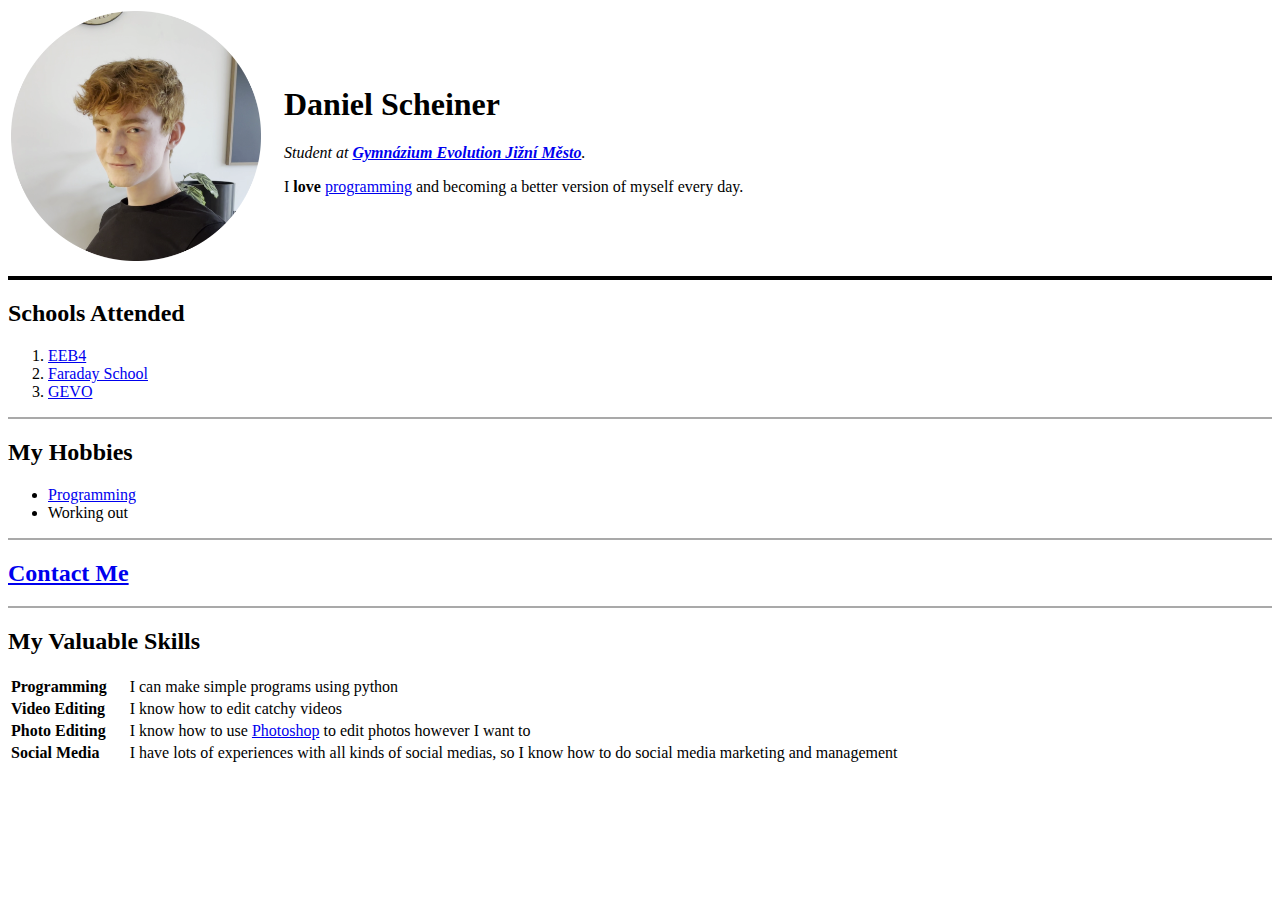
==== index.html @ c4318e3d "add initial cv website files" ====
<!DOCTYPE html>

<html lang="En">
    <head>
        <meta charset="utf-8">
        <title>My Portfolio</title>
        <link rel="stylesheet" href="style.css">
    </head>
    <body>
        <table>
            <tr>
                <td><img src="circle%20jippee.png" width="250" height="250" alt="Photo of Daniel Scheiner"></td>
                <td>
                    <h1>Daniel Scheiner</h1>
                    <em>Student at <strong><a href="https://www.gevo.cz/jizni-mesto">Gymnázium Evolution Jižní Město</a></strong>.</em>
                    <p>I <strong>love</strong> <a href="https://www.udemy.com/course/100-days-of-code">programming</a> and becoming a better version of myself every day.</p>
                </td>
            </tr>
        </table>

        <hr class="main_line">

        <h2>Schools Attended</h2>
        <ol>
            <li><a href="https://eeb4.be/general-information/">EEB4</a></li>
            <li><a href="https://www.faradayschool.co.uk/">Faraday School</a></li>
            <li><a href="https://www.gevo.cz/jizni-mesto">GEVO</a></li>
        </ol>

        <hr class="other_line">

        <h2>My Hobbies</h2>
        <ul>
            <li><a href="https://www.udemy.com/course/100-days-of-code">Programming</a></li>
            <li>Working out</li>
        </ul>

        <hr class="other_line">

        <h2><a href="contact_me.html">Contact Me</a></h2>

        <hr class="other_line">

        <h2>My Valuable Skills</h2>
        <table>
            <tr>
                <td><strong>Programming</strong></td>
                <td>I can make simple programs using python</td>
            </tr>
            <tr>
                <td><strong>Video Editing</strong></td>
                <td>I know how to edit catchy videos</td>
            </tr>
            <tr>
                <td><strong>Photo Editing</strong></td>
                <td>I know how to use <a href="https://www.adobe.com/cz/products/photoshop.html">Photoshop</a> to edit photos however I want to</td>
            </tr>
            <tr>
                <td><strong>Social Media</strong></td>
                <td>I have lots of experiences with all kinds of social medias, so I know how to do social media marketing and management</td>
            </tr>
        </table>

    </body>
</html>
---- style.css ----
td:nth-child(2) {
    padding-left: 20px;
}

hr.main_line {
    height: 4px;
    background-color: black;
    border: none;
}

hr.other_line {
    height: 2px;
    background-color: darkgray;
    border: none;
}
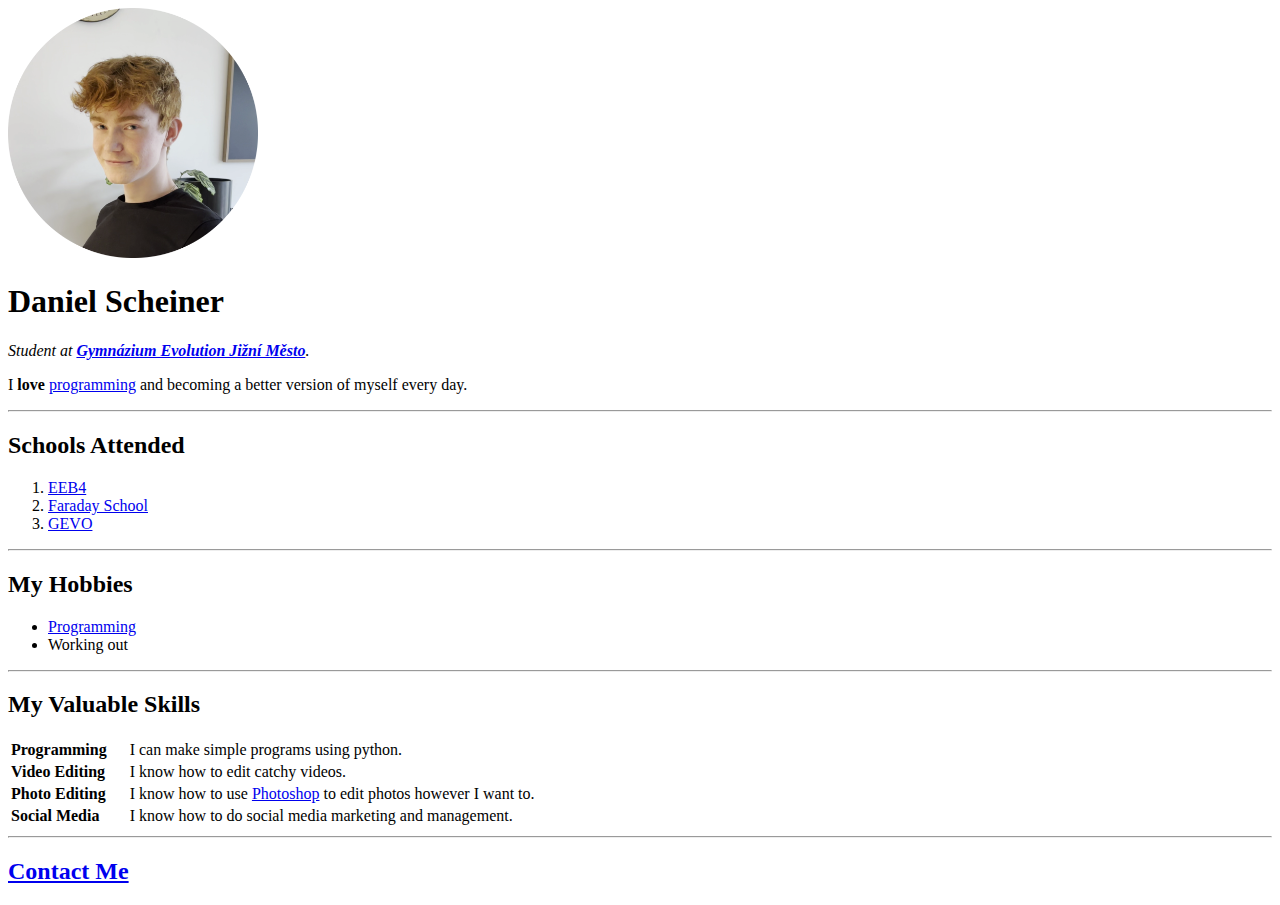
==== commit 6f86806b: "Update index.html" ====
--- a/index.html
+++ b/index.html
@@ -6,60 +6,65 @@
         <title>My Portfolio</title>
         <link rel="stylesheet" href="style.css">
     </head>
+
     <body>
-        <table>
-            <tr>
-                <td><img src="circle%20jippee.png" width="250" height="250" alt="Photo of Daniel Scheiner"></td>
-                <td>
-                    <h1>Daniel Scheiner</h1>
-                    <em>Student at <strong><a href="https://www.gevo.cz/jizni-mesto">Gymnázium Evolution Jižní Město</a></strong>.</em>
-                    <p>I <strong>love</strong> <a href="https://www.udemy.com/course/100-days-of-code">programming</a> and becoming a better version of myself every day.</p>
-                </td>
-            </tr>
-        </table>
+        <div class="header">
+            <div class="header_image">
+                <img src="circle%20jippee.png" width="250" height="250" alt="Photo of Daniel Scheiner">
+            </div>
+            <div class="header_text">
+                <h1>Daniel Scheiner</h1>
+                <em>Student at <strong><a href="https://www.gevo.cz/jizni-mesto">Gymnázium Evolution Jižní Město</a></strong>.</em>
+                <p>I <strong>love</strong> <a href="https://www.udemy.com/course/100-days-of-code">programming</a> and becoming a better version of myself every day.</p>
+            </div>
+        </div>
 
-        <hr class="main_line">
+        <hr>
 
         <h2>Schools Attended</h2>
-        <ol>
-            <li><a href="https://eeb4.be/general-information/">EEB4</a></li>
-            <li><a href="https://www.faradayschool.co.uk/">Faraday School</a></li>
-            <li><a href="https://www.gevo.cz/jizni-mesto">GEVO</a></li>
-        </ol>
-
-        <hr class="other_line">
+        <div class="list">
+            <ol class="lower_lists">
+                <li class="text"><a href="https://eeb4.be/general-information/">EEB4</a></li>
+                <li class="text"><a href="https://www.faradayschool.co.uk/">Faraday School</a></li>
+                <li class="text"><a href="https://www.gevo.cz/jizni-mesto">GEVO</a></li>
+            </ol>
+        </div>
+        <hr>
 
         <h2>My Hobbies</h2>
-        <ul>
-            <li><a href="https://www.udemy.com/course/100-days-of-code">Programming</a></li>
-            <li>Working out</li>
-        </ul>
 
-        <hr class="other_line">
+        <div class="list">
+            <ul class="lower_lists">
+                <li class="text"><a href="https://www.udemy.com/course/100-days-of-code">Programming</a></li>
+                <li class="text">Working out</li>
+            </ul>
+        </div>
 
-        <h2><a href="contact_me.html">Contact Me</a></h2>
-
-        <hr class="other_line">
+        <hr>
 
         <h2>My Valuable Skills</h2>
         <table>
             <tr>
-                <td><strong>Programming</strong></td>
-                <td>I can make simple programs using python</td>
+                <td class="text"><strong>Programming</strong></td>
+                <td class="text">I can make simple programs using python.</td>
             </tr>
             <tr>
-                <td><strong>Video Editing</strong></td>
-                <td>I know how to edit catchy videos</td>
+                <td class="text"><strong>Video Editing</strong></td>
+                <td class="text">I know how to edit catchy videos.</td>
             </tr>
             <tr>
-                <td><strong>Photo Editing</strong></td>
-                <td>I know how to use <a href="https://www.adobe.com/cz/products/photoshop.html">Photoshop</a> to edit photos however I want to</td>
+                <td class="text"><strong>Photo Editing</strong></td>
+                <td class="text">I know how to use <a href="https://www.adobe.com/cz/products/photoshop.html">Photoshop</a> to edit photos however I want to.</td>
             </tr>
             <tr>
-                <td><strong>Social Media</strong></td>
-                <td>I have lots of experiences with all kinds of social medias, so I know how to do social media marketing and management</td>
+                <td class="text"><strong>Social Media</strong></td>
+                <td class="text">I know how to do social media marketing and management.</td>
             </tr>
         </table>
 
+        <hr>
+
+        <h2><a href="contact_me.html">Contact Me</a></h2>
+
     </body>
-</html>+</html>
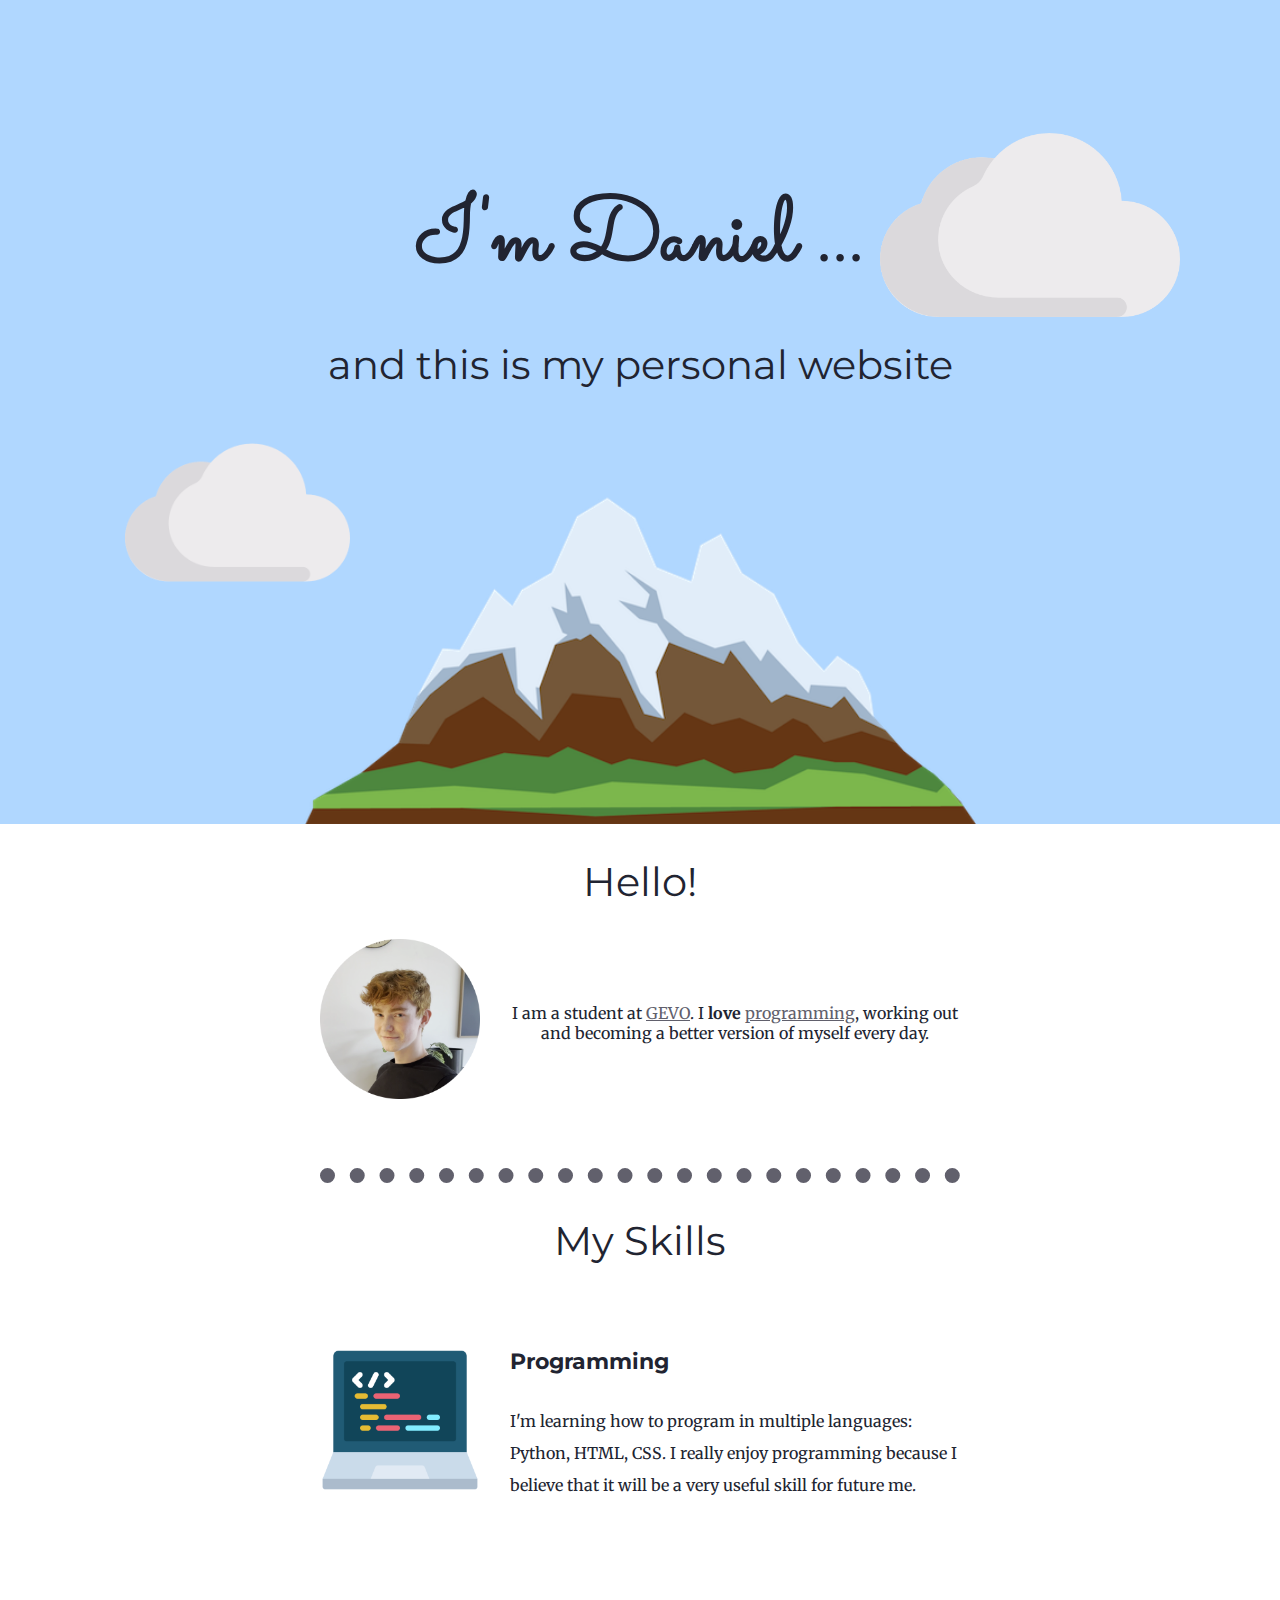
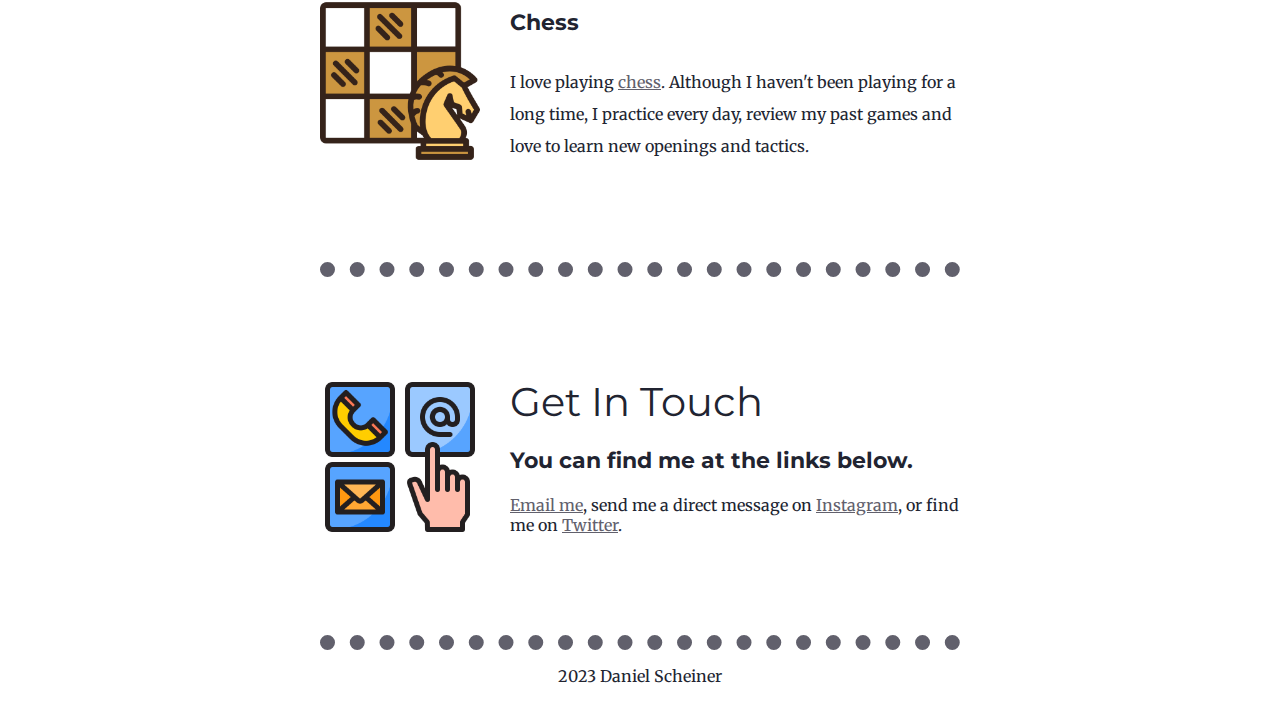
==== commit 0f9d5d4f: "Add files via upload" ====
--- a/index.html
+++ b/index.html
@@ -1,70 +1,66 @@
-<!DOCTYPE html>
+<html lang="en">
+    <head>
+        <link rel="stylesheet" href="styles.css">
+        <link rel="icon" href="favicon.ico">
+        <title>Daniel Scheiner</title>
 
-<html lang="En">
-    <head>
-        <meta charset="utf-8">
-        <title>My Portfolio</title>
-        <link rel="stylesheet" href="style.css">
+        <link rel="preconnect" href="https://fonts.googleapis.com">
+<link rel="preconnect" href="https://fonts.gstatic.com" crossorigin>
+<link href="https://fonts.googleapis.com/css2?family=Merriweather&family=Montserrat&family=Sacramento&display=swap" rel="stylesheet">
+
     </head>
 
     <body>
-        <div class="header">
-            <div class="header_image">
-                <img src="circle%20jippee.png" width="250" height="250" alt="Photo of Daniel Scheiner">
+        <div class="top_container">
+            <img class="top_cloud" src="cloud.png" alt="cloud image">
+            <h1>I'm Daniel ...</h1>
+            <h2>and this is my personal website</h2>
+            <img class="bottom_cloud" src="cloud.png" alt="cloud image">
+            <img class="mountain_image" src="mountain.png" alt="mountain image">
+        </div>
+
+        <div class="middle_container">
+            <h2 class="profile_title">Hello!</h2>
+            <div class="profile">
+                <img class="profile_picture" src="circle%20jippee%20copy.png" alt="profile picture">
+
+                <p class="profile_text">I am a student at <a href="https://www.gevo.cz/jizni-mesto">GEVO</a>. I <strong>love</strong> <a href="https://www.udemy.com/course/100-days-of-code">programming</a>, working out and becoming a better version of myself every day.</p>
             </div>
-            <div class="header_text">
-                <h1>Daniel Scheiner</h1>
-                <em>Student at <strong><a href="https://www.gevo.cz/jizni-mesto">Gymnázium Evolution Jižní Město</a></strong>.</em>
-                <p>I <strong>love</strong> <a href="https://www.udemy.com/course/100-days-of-code">programming</a> and becoming a better version of myself every day.</p>
+
+            <hr>
+
+            <div class="skills">
+                <h2>My Skills</h2>
+
+                <div class="skill_row">
+                    <img class="programming_image" src="programming.png" alt="computer">
+                    <h3>Programming</h3>
+                    <p>I'm learning how to program in multiple languages: Python, HTML, CSS. I really enjoy programming because I believe that it will be a very useful skill for future me.</p>
+                </div>
+                <div class="skill_row">
+                    <img class="chess_board" src="chess-board.png" alt="chess board">
+                    <h3>Chess</h3>
+                    <p>I love playing <a href="https://www.chess.com/home">chess</a>. Although I haven't been playing for a long time, I practice every day, review my past games and love to learn new openings and tactics.</p>
+                </div>
+
+            </div>
+
+            <hr>
+
+            <div class="contact_me">
+                <h2 class="get_in_touch_text">Get In Touch</h2>
+                <img class="get_in_touch_image" src="communicate.png" alt="stay in touch image">
+                <h3>You can find me at the links below.</h3>
+                <p><a class="footer_link" href="mailto:name@email.com">Email me</a>, send me a direct message on <a class="footer_link" href="https://www.instagram.com/danda.sch/?igshid=YmMyMTA2M2Y%3D">Instagram</a>, or find me on <a class="footer_link" href="https://twitter.com/DandeeDanda">Twitter</a>.</p>
             </div>
         </div>
 
         <hr>
 
-        <h2>Schools Attended</h2>
-        <div class="list">
-            <ol class="lower_lists">
-                <li class="text"><a href="https://eeb4.be/general-information/">EEB4</a></li>
-                <li class="text"><a href="https://www.faradayschool.co.uk/">Faraday School</a></li>
-                <li class="text"><a href="https://www.gevo.cz/jizni-mesto">GEVO</a></li>
-            </ol>
-        </div>
-        <hr>
-
-        <h2>My Hobbies</h2>
-
-        <div class="list">
-            <ul class="lower_lists">
-                <li class="text"><a href="https://www.udemy.com/course/100-days-of-code">Programming</a></li>
-                <li class="text">Working out</li>
-            </ul>
+        <div class="bottom_container">
+            <p>2023 Daniel Scheiner</p>
         </div>
 
-        <hr>
-
-        <h2>My Valuable Skills</h2>
-        <table>
-            <tr>
-                <td class="text"><strong>Programming</strong></td>
-                <td class="text">I can make simple programs using python.</td>
-            </tr>
-            <tr>
-                <td class="text"><strong>Video Editing</strong></td>
-                <td class="text">I know how to edit catchy videos.</td>
-            </tr>
-            <tr>
-                <td class="text"><strong>Photo Editing</strong></td>
-                <td class="text">I know how to use <a href="https://www.adobe.com/cz/products/photoshop.html">Photoshop</a> to edit photos however I want to.</td>
-            </tr>
-            <tr>
-                <td class="text"><strong>Social Media</strong></td>
-                <td class="text">I know how to do social media marketing and management.</td>
-            </tr>
-        </table>
-
-        <hr>
-
-        <h2><a href="contact_me.html">Contact Me</a></h2>
 
     </body>
-</html>
+</html>--- a/styles.css
+++ b/styles.css
@@ -0,0 +1,124 @@
+body {
+    margin: 0;
+    text-align: center;
+    font-family: 'Merriweather', serif;
+}
+
+h1 {
+    margin: 50px auto 0 auto;
+    font-family: 'Sacramento', cursive;
+    font-size: 562.5%;
+    color: #212431;
+}
+
+h2 {
+    font-family: 'Montserrat', sans-serif;
+    font-size: 2.5rem;
+    color: #212431;
+    font-weight: normal;
+}
+
+h3 {
+    font-family: 'Montserrat', sans-serif;
+    color: #212431;
+    font-size: 1.35rem;
+}
+
+p {
+    color: #212431;
+}
+
+.top_container {
+    padding-top: 125px;
+    background-color: #B0D7FF;
+}
+
+.top_cloud {
+    position: absolute;
+    right: 100px;
+    top: 75px;
+    width: 300px;
+}
+
+.bottom_cloud {
+    position: absolute;
+    left: 125px;
+    width: 225px;
+    bottom: 275px;
+}
+
+img.profile_picture {
+    width: 25%;
+    float: left;
+    margin-right: 30px;
+    display: inline;
+}
+
+div.profile {
+    width: 50%;
+    margin: 0 auto 125px auto;
+}
+
+a:visited {
+    color: #61606C;
+}
+
+a:link {
+    color: #61606C;
+}
+
+img.programming_image {
+    width: 25%;
+    float: left;
+    margin-right: 30px;
+}
+
+img.chess_board {
+    width: 25%;
+    float: left;
+    margin-right: 30px;
+}
+
+hr {
+    border-style: dotted none none;
+    border-color: #61606C;
+    border-width: 15px;
+    width: 50%;
+}
+
+img.get_in_touch_image {
+    width: 25%;
+    float: left;
+    margin-right: 30px;
+}
+
+img.mountain_image {
+    width: 42rem;
+}
+
+div.skill_row {
+    width: 50%;
+    margin: 75px auto 100px auto;
+    text-align: left;
+    line-height: 2;
+}
+
+div.contact_me {
+    width: 50%;
+    margin: 100px auto 100px auto;
+    text-align: left;
+}
+
+h2.get_in_touch_text {
+    text-align: center;
+    display: inline;
+}
+
+div.profile_title {
+    text-align: center;
+    display: inline;
+}
+
+p.profile_text {
+    padding-top: 10%;
+}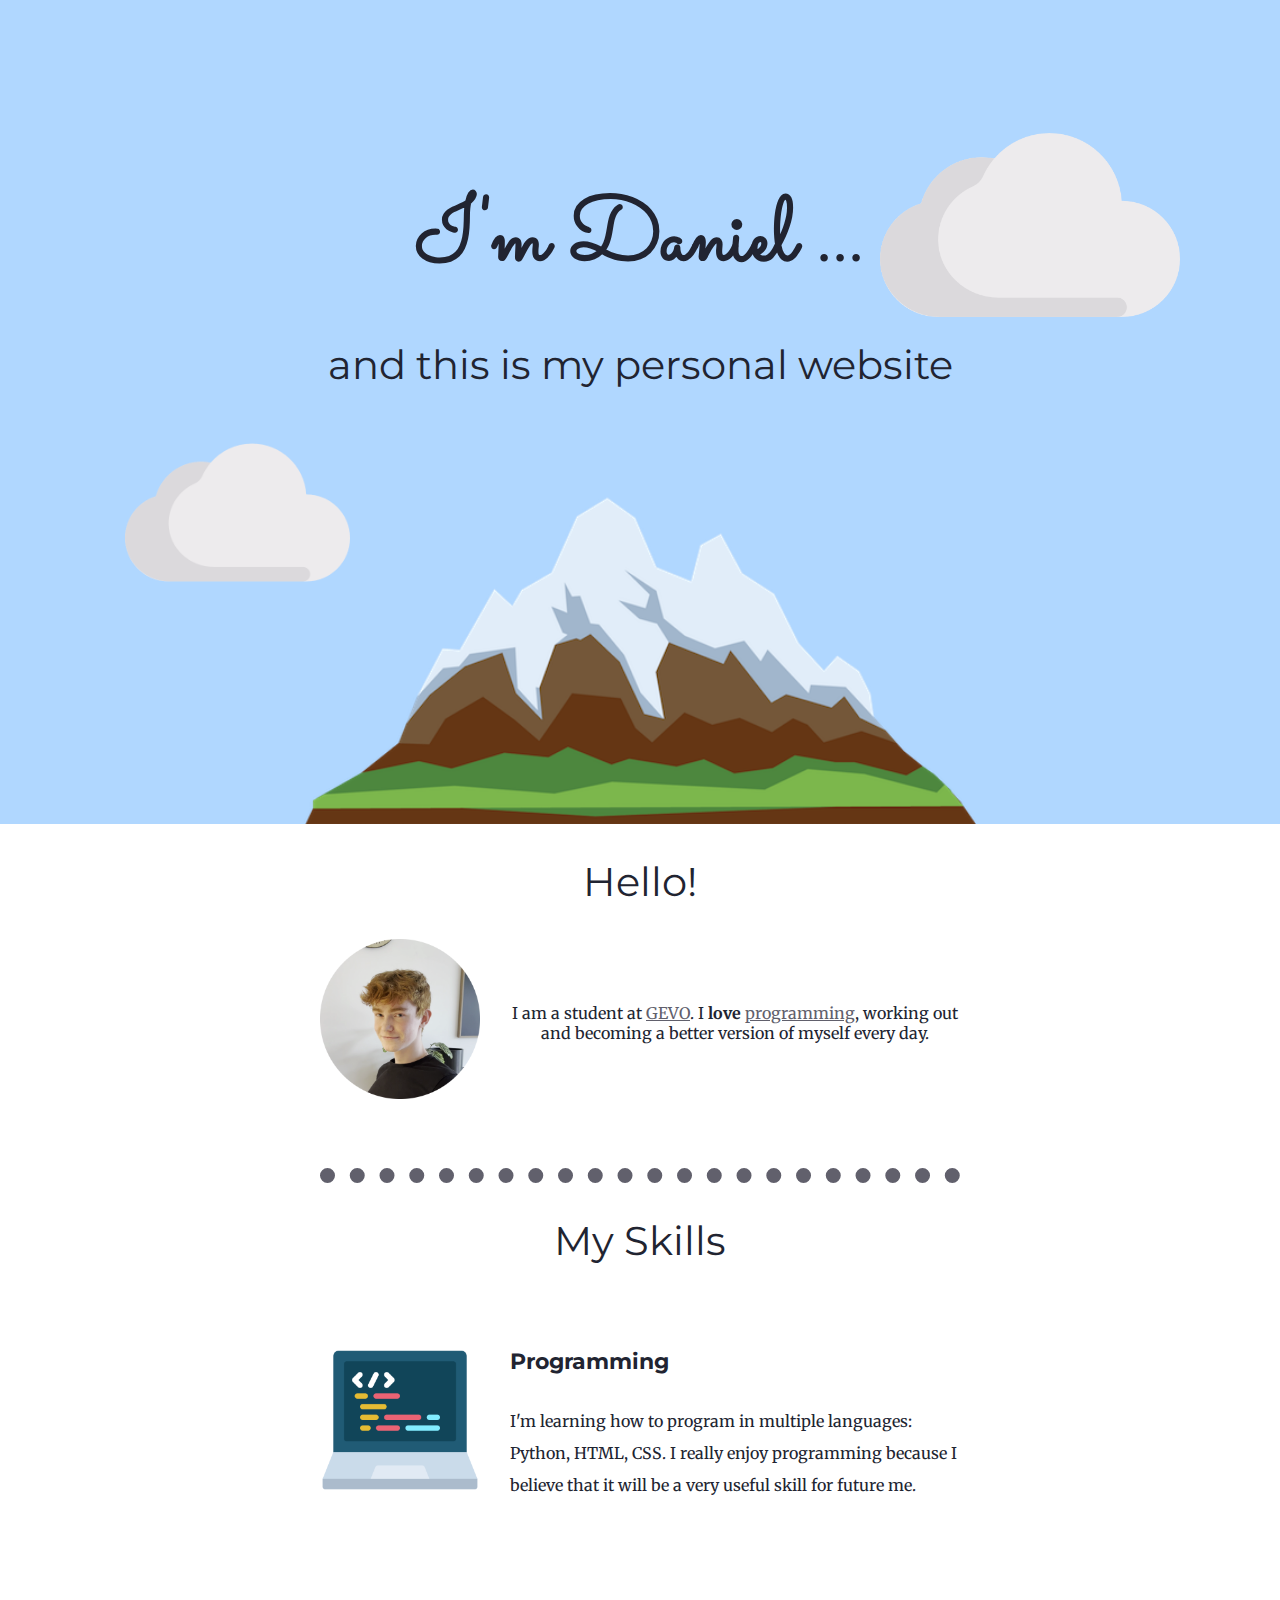
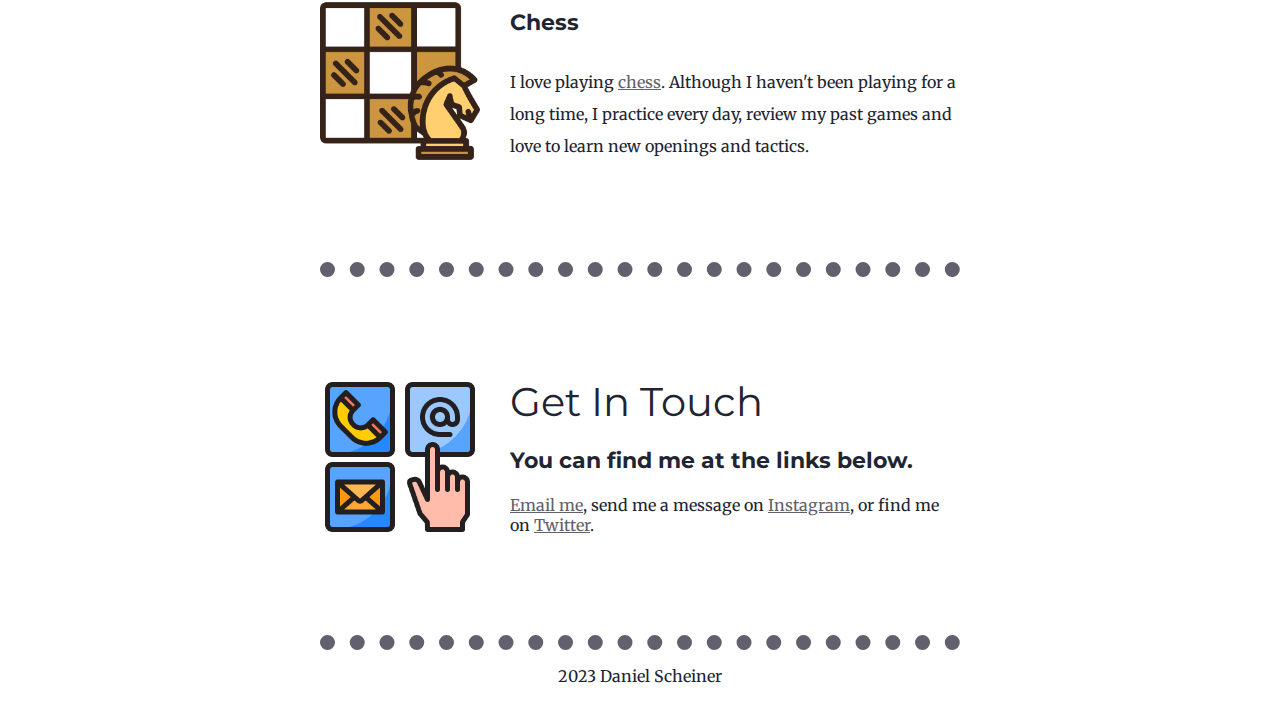
==== commit 51d3179c: "Update index.html" ====
--- a/index.html
+++ b/index.html
@@ -51,7 +51,7 @@
                 <h2 class="get_in_touch_text">Get In Touch</h2>
                 <img class="get_in_touch_image" src="communicate.png" alt="stay in touch image">
                 <h3>You can find me at the links below.</h3>
-                <p><a class="footer_link" href="mailto:name@email.com">Email me</a>, send me a direct message on <a class="footer_link" href="https://www.instagram.com/danda.sch/?igshid=YmMyMTA2M2Y%3D">Instagram</a>, or find me on <a class="footer_link" href="https://twitter.com/DandeeDanda">Twitter</a>.</p>
+                <p><a class="footer_link" href="mailto:name@email.com">Email me</a>, send me a message on <a class="footer_link" href="https://www.instagram.com/danda.sch/?igshid=YmMyMTA2M2Y%3D">Instagram</a>, or find me on <a class="footer_link" href="https://twitter.com/DandeeDanda">Twitter</a>.</p>
             </div>
         </div>
 
@@ -63,4 +63,4 @@
 
 
     </body>
-</html>+</html>
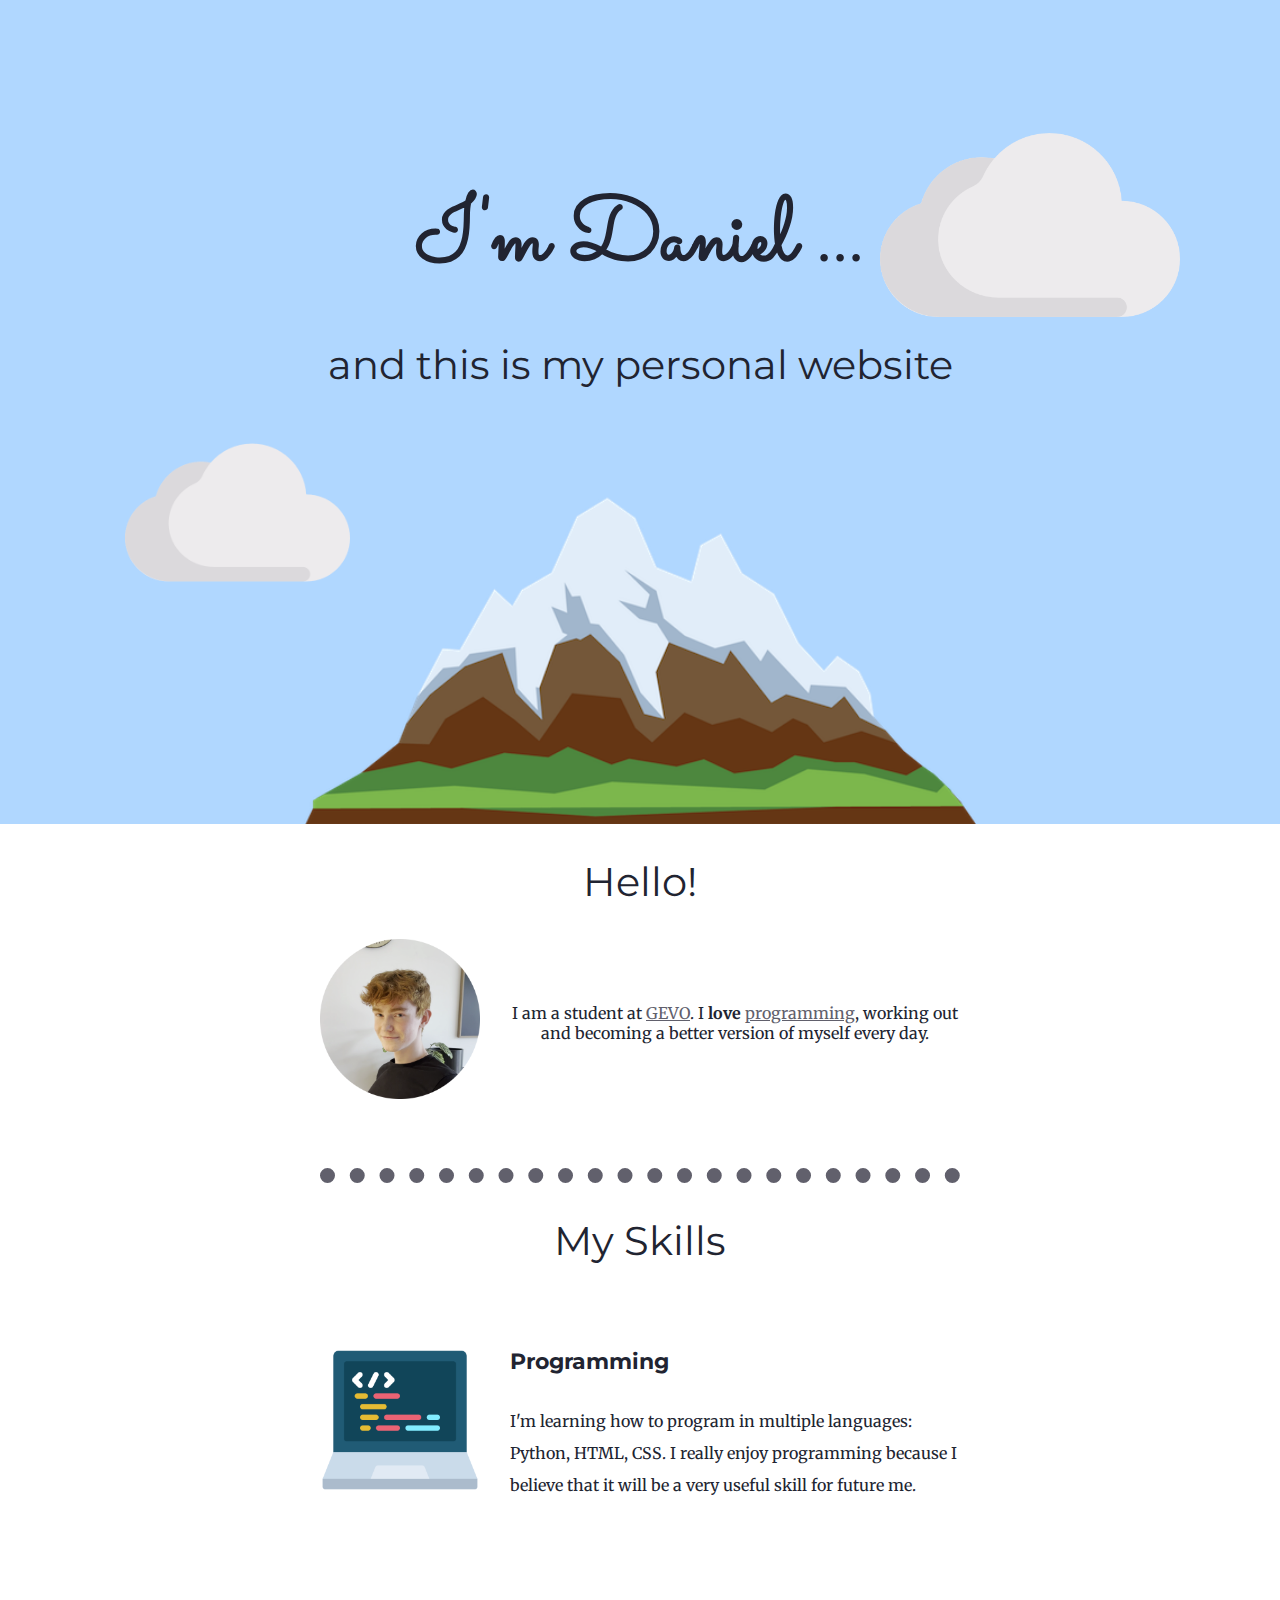
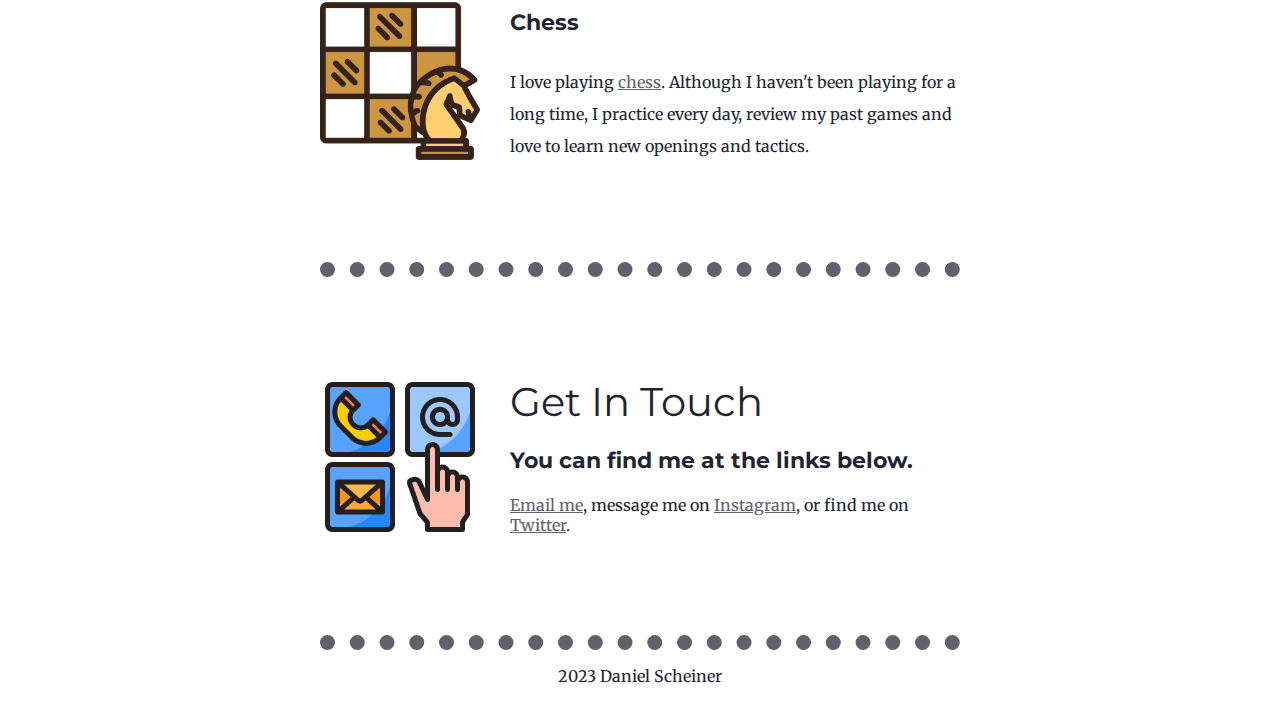
==== commit f4d4388c: "Update index.html" ====
--- a/index.html
+++ b/index.html
@@ -51,7 +51,7 @@
                 <h2 class="get_in_touch_text">Get In Touch</h2>
                 <img class="get_in_touch_image" src="communicate.png" alt="stay in touch image">
                 <h3>You can find me at the links below.</h3>
-                <p><a class="footer_link" href="mailto:name@email.com">Email me</a>, send me a message on <a class="footer_link" href="https://www.instagram.com/danda.sch/?igshid=YmMyMTA2M2Y%3D">Instagram</a>, or find me on <a class="footer_link" href="https://twitter.com/DandeeDanda">Twitter</a>.</p>
+                <p><a class="footer_link" href="mailto:name@email.com">Email me</a>, message me on <a class="footer_link" href="https://www.instagram.com/danda.sch/?igshid=YmMyMTA2M2Y%3D">Instagram</a>, or find me on <a class="footer_link" href="https://twitter.com/DandeeDanda">Twitter</a>.</p>
             </div>
         </div>
 
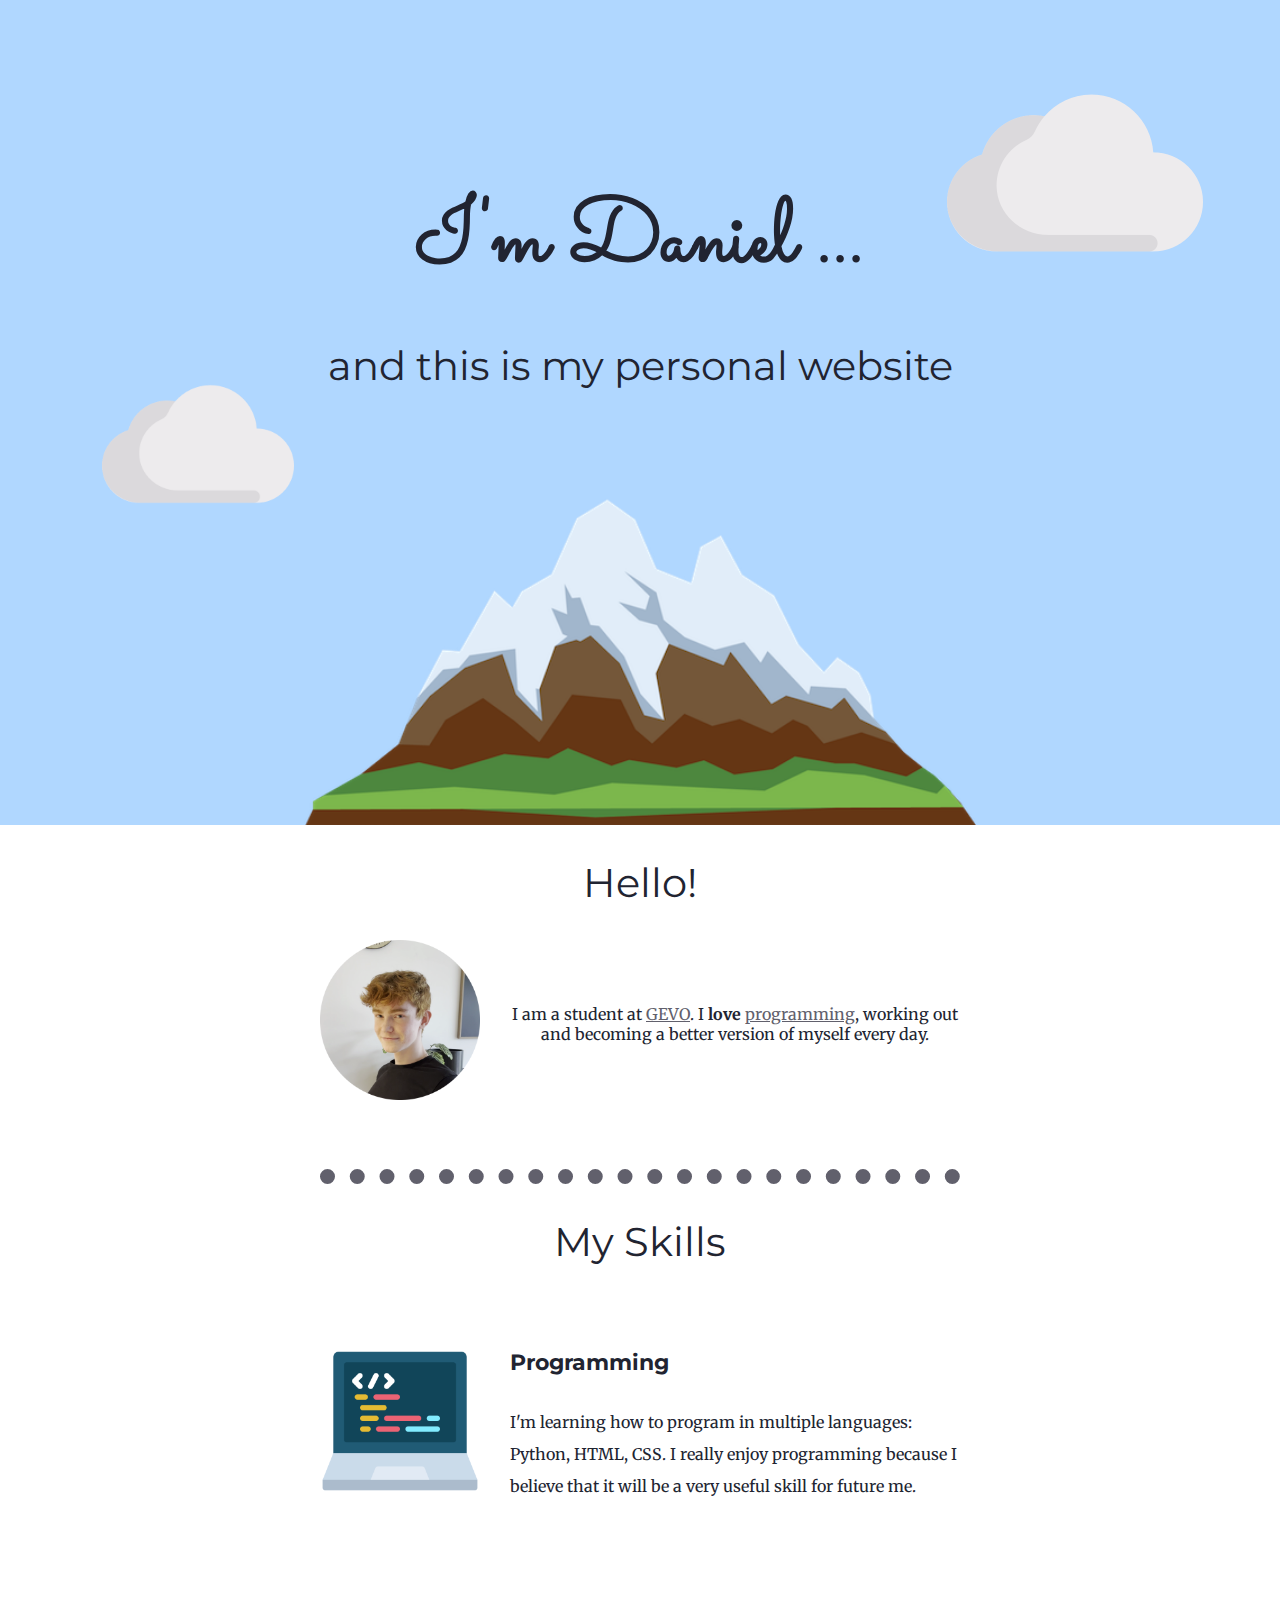
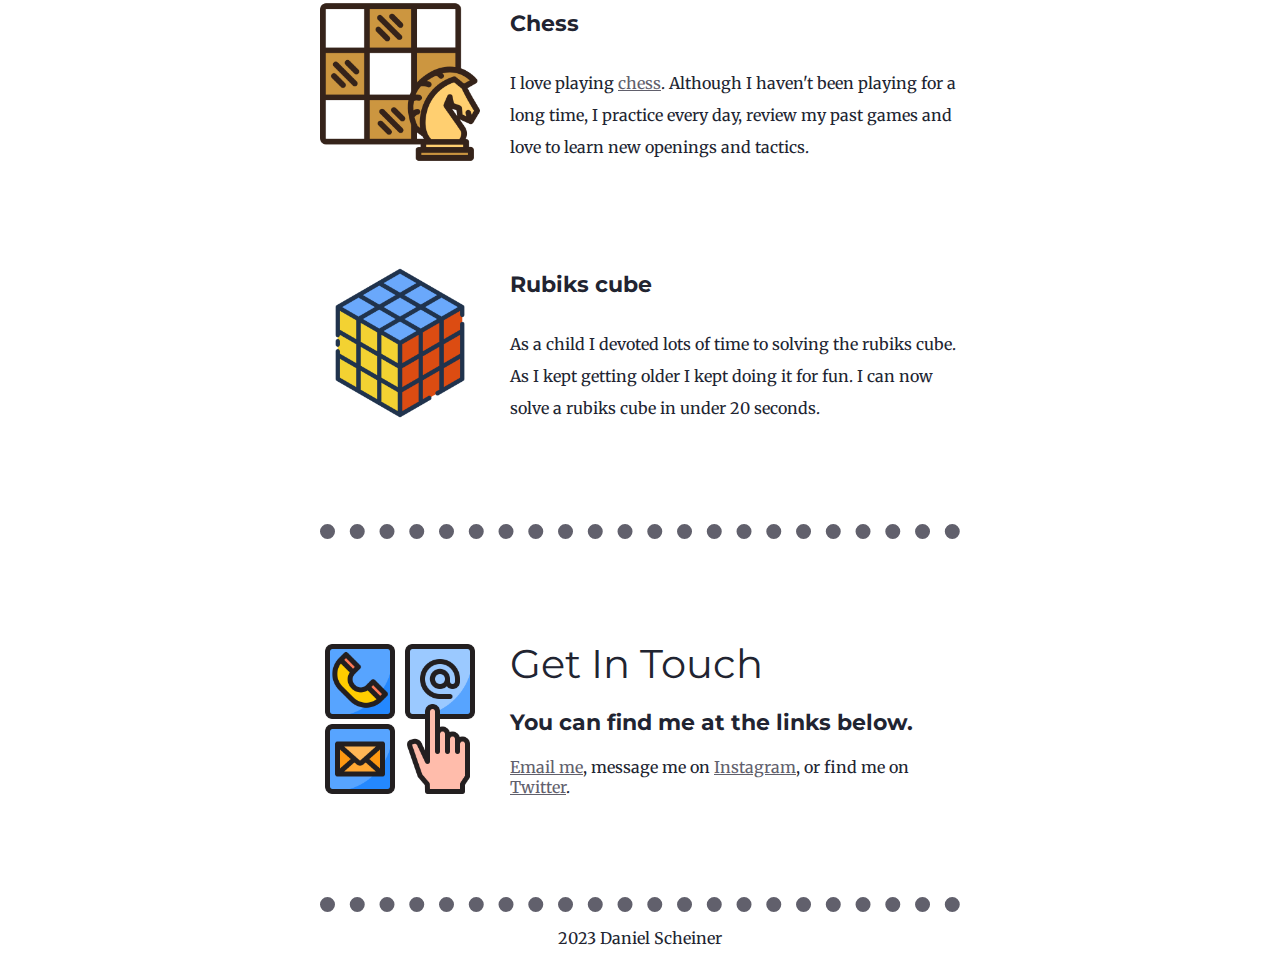
==== commit e95e3c45: "Update index.html" ====
--- a/index.html
+++ b/index.html
@@ -42,6 +42,11 @@
                     <h3>Chess</h3>
                     <p>I love playing <a href="https://www.chess.com/home">chess</a>. Although I haven't been playing for a long time, I practice every day, review my past games and love to learn new openings and tactics.</p>
                 </div>
+                <div class="skill_row">
+                    <img class="rubiks_cube" src="rubik.png" alt="rubiks cube">
+                    <h3>Rubiks cube</h3>
+                    <p>As a child I devoted lots of time to solving the rubiks cube. As I kept getting older I kept doing it for fun. I can now solve a rubiks cube in under 20 seconds.</p>
+                </div>
 
             </div>
 
--- a/styles.css
+++ b/styles.css
@@ -5,7 +5,7 @@
 }
 
 h1 {
-    margin: 50px auto 0 auto;
+    margin: 4% auto 0 auto;
     font-family: 'Sacramento', cursive;
     font-size: 562.5%;
     color: #212431;
@@ -35,16 +35,16 @@
 
 .top_cloud {
     position: absolute;
-    right: 100px;
-    top: 75px;
-    width: 300px;
+    right: 6%;
+    top: 5%;
+    width: 20%;
 }
 
 .bottom_cloud {
     position: absolute;
-    left: 125px;
-    width: 225px;
-    bottom: 275px;
+    left: 8%;
+    width: 15%;
+    bottom: 40%;
 }
 
 img.profile_picture {
@@ -121,4 +121,10 @@
 
 p.profile_text {
     padding-top: 10%;
-}+}
+
+img.rubiks_cube {
+    width: 25%;
+    float: left;
+    margin-right: 30px;
+}
